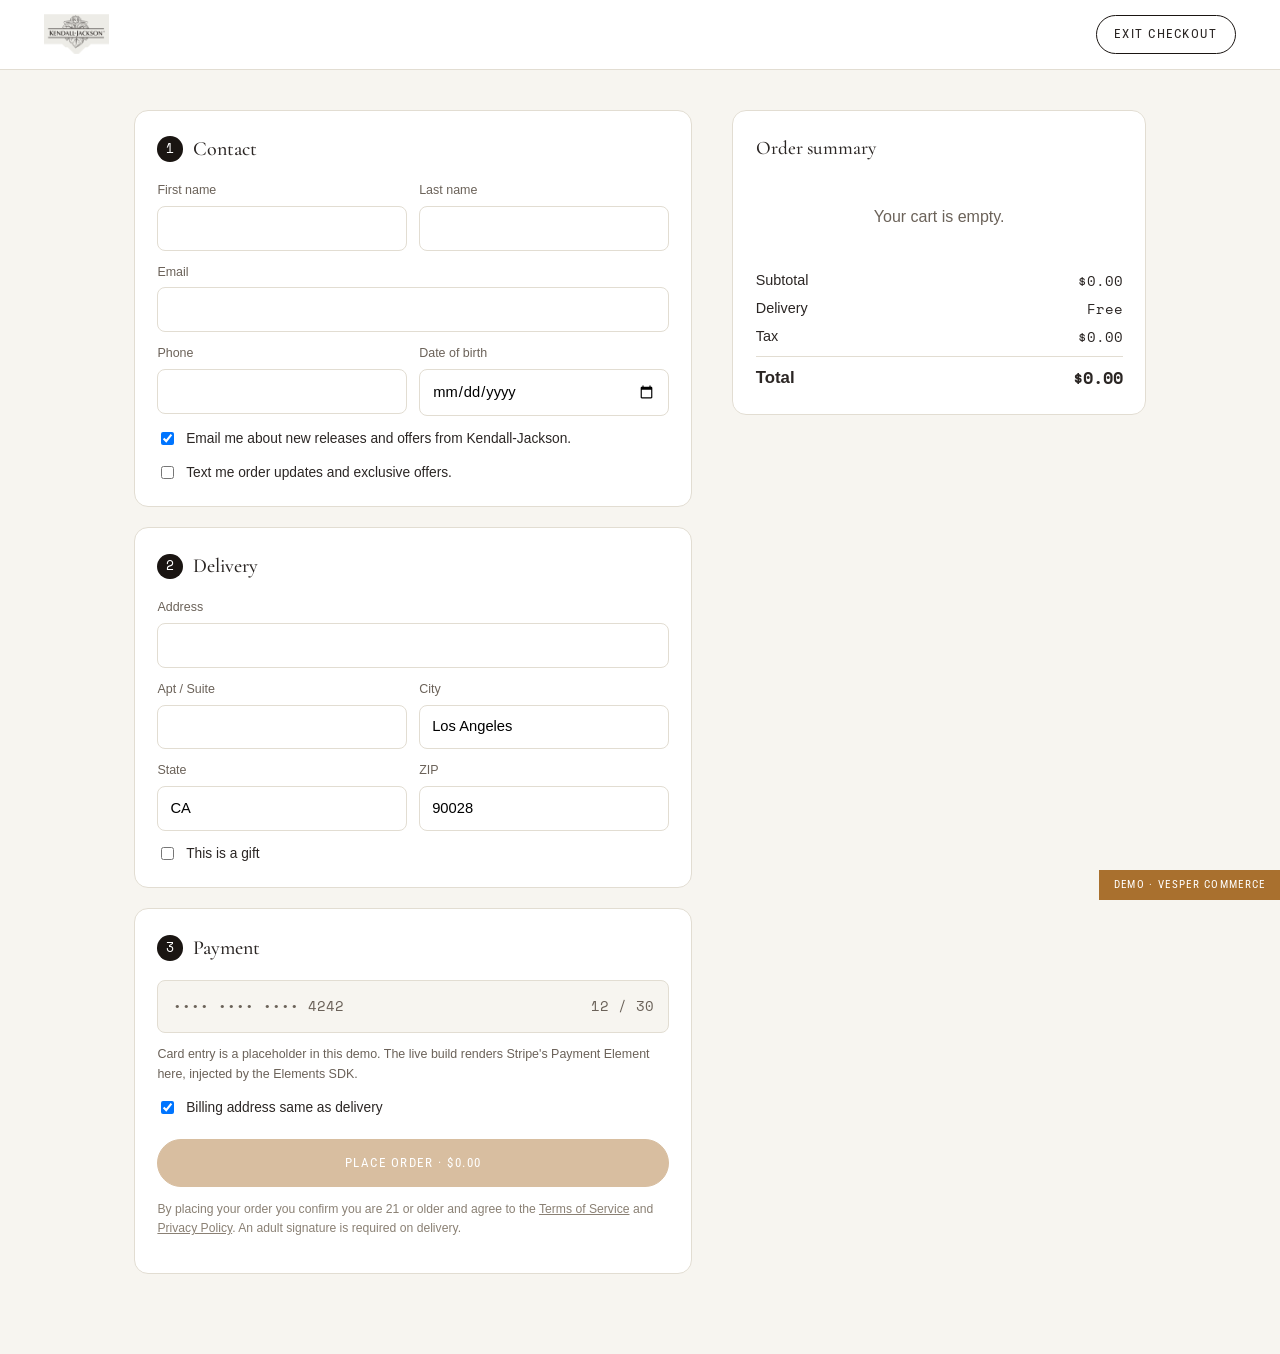
==== checkout.html @ 4b3617bf "Kendall-Jackson x LiquidCommerce Elements sales demo Storefront wired for the real Elements v2 SDK, " ====
<!doctype html>
<html lang="en">
<head>
<meta charset="utf-8">
<meta name="viewport" content="width=device-width,initial-scale=1">
<title>Checkout — Kendall-Jackson</title>
<meta name="robots" content="noindex,nofollow">
<link rel="preconnect" href="https://fonts.googleapis.com">
<link rel="preconnect" href="https://fonts.gstatic.com" crossorigin>
<link rel="stylesheet" href="https://fonts.googleapis.com/css2?family=Cormorant+Garamond:wght@300;400;500;600&family=Roboto+Condensed:wght@400;500;700&family=Space+Mono:wght@400;700&display=swap">
<link rel="stylesheet" href="styles.css">
</head>
<body>

<header>
  <div class="hdr">
    <a href="index.html"><img class="logo" src="assets/logo.png" alt="Kendall-Jackson"></a>
    <div class="hdr-actions" style="margin-left:auto">
      <a class="btn ghost" href="index.html" style="padding:.5rem 1.1rem" data-lce-exit-checkout>Exit checkout</a>
    </div>
  </div>
</header>

<!-- Confirmation view, shown after submit -->
<div id="confirmed" hidden>
  <div class="thanks">
    <h1>Thank you</h1>
    <p style="color:var(--gray)">Your order is confirmed and on its way.</p>
    <p class="num" id="order-num"></p>
    <p style="color:var(--gray);font-size:.9rem" id="order-total"></p>
    <a class="btn" href="index.html" style="margin-top:1.5rem">Continue shopping</a>
  </div>
</div>

<!-- Checkout view -->
<div id="checkout-view">
  <div class="co-wrap">
    <form class="co-main" id="co-form">

      <div class="co-step" data-form="customer">
        <h3><span class="n">1</span> Contact</h3>
        <div class="frm">
          <label>First name <input name="firstName" required></label>
          <label>Last name <input name="lastName" required></label>
          <label class="full">Email <input type="email" name="email" required></label>
          <label>Phone <input type="tel" name="phone"></label>
          <label>Date of birth <input type="date" name="birthDate" required></label>
        </div>
        <label class="chk"><input type="checkbox" id="opt-email" checked>
          <span>Email me about new releases and offers from Kendall-Jackson.</span></label>
        <label class="chk"><input type="checkbox" id="opt-sms">
          <span>Text me order updates and exclusive offers.</span></label>
      </div>

      <div class="co-step">
        <h3><span class="n">2</span> Delivery</h3>
        <div class="frm">
          <label class="full">Address <input name="addressOne" id="ship-addr" required></label>
          <label>Apt / Suite <input name="addressTwo"></label>
          <label>City <input name="city" value="Los Angeles" required></label>
          <label>State <input name="state" value="CA" required></label>
          <label>ZIP <input name="zipCode" value="90028" required></label>
        </div>
        <label class="chk"><input type="checkbox" id="is-gift">
          <span>This is a gift</span></label>
        <div id="gift-fields" hidden data-form="gift" style="margin-top:.75rem">
          <div class="frm">
            <label>Recipient first name <input name="giftFirstName"></label>
            <label>Recipient last name <input name="giftLastName"></label>
            <label class="full">Gift message <input name="message" maxlength="140"></label>
          </div>
        </div>
      </div>

      <div class="co-step" data-form="billing">
        <h3><span class="n">3</span> Payment</h3>
        <div class="card-mock">
          <span>&bull;&bull;&bull;&bull; &bull;&bull;&bull;&bull; &bull;&bull;&bull;&bull; 4242</span>
          <span>12 / 30</span>
        </div>
        <div class="stripe-note">
          Card entry is a placeholder in this demo. The live build renders Stripe's
          Payment Element here, injected by the Elements SDK.
        </div>
        <label class="chk"><input type="checkbox" id="bill-same" checked>
          <span>Billing address same as delivery</span></label>
        <div id="billing-fields" hidden style="margin-top:.75rem">
          <div class="frm">
            <label class="full">Billing address <input name="billAddressOne"></label>
            <label>City <input name="billCity"></label>
            <label>State <input name="billState"></label>
            <label>ZIP <input name="billZip"></label>
          </div>
        </div>
        <button class="btn block gold" id="place-order" type="submit" style="margin-top:1.25rem">Place order</button>
        <p class="legal">By placing your order you confirm you are 21 or older and agree to the
          <a href="#">Terms of Service</a> and <a href="#">Privacy Policy</a>.
          An adult signature is required on delivery.</p>
      </div>
    </form>

    <aside class="co-side" id="co-summary"></aside>
  </div>
</div>

<div class="ribbon">Demo &middot; Vesper Commerce</div>

<script src="elements-config.js"></script>
<script src="app.js"></script>
<script>
(function () {
  var confirmed = new URLSearchParams(location.search).get('confirmed');
  if (!confirmed) return;
  var raw = null;
  try { raw = JSON.parse(sessionStorage.getItem('kj-order')); } catch (e) {}
  document.getElementById('checkout-view').hidden = true;
  document.getElementById('confirmed').hidden = false;
  if (raw) {
    document.getElementById('order-num').textContent = 'Order ' + raw.orderNumber;
    document.getElementById('order-total').textContent = 'Total $' + (raw.total / 100).toFixed(2);
  }
})();
</script>
</body>
</html>
---- styles.css ----
/* Kendall-Jackson x LiquidCommerce Elements demo
   Palette and type carried over from the kendall-jackson-1hr build so the two
   demos read as the same brand.

   IMPORTANT: the .lce-* classes below deliberately mimic what the real Elements
   SDK renders (product element, cart drawer, checkout). When the Elements key is
   provisioned and the SDK takes over, it renders its own components inside a
   closed shadow root and these styles stop applying to them. Keep the
   customTheme JSON in elements-config.js in sync with these values so the
   switchover is visually boring. */

:root {
  --black:      #1a1512;
  --ink:        #2b2624;
  --white:      #ffffff;
  --offwhite:   #ede9e1;   /* kj.com cream, product panel bg */
  --paper:      #f7f5f0;
  --line:       #e2ddd2;
  --line-dark:  #3a332d;
  --gray:       #6b6259;
  --gray-2:     #8a8074;
  --gold:       #a9702e;   /* KJ brass accent */
  --gold-soft:  #f2e7d8;
  --green:      #2f6b4f;
  --red:        #9b2c2c;

  --radius:      14px;
  --radius-pill: 999px;
  --radius-sm:   8px;

  --serif:  "Cormorant Garamond", Georgia, "Times New Roman", serif;
  --sans:   "Roboto Condensed", -apple-system, BlinkMacSystemFont, "Helvetica Neue", Arial, sans-serif;
  --body:   -apple-system, BlinkMacSystemFont, "Helvetica Neue", Helvetica, Arial, sans-serif;
  --mono:   "Space Mono", ui-monospace, SFMono-Regular, monospace;
  --maxw:   1240px;
  --cart-glyph: url("data:image/svg+xml;utf8,<svg xmlns='http://www.w3.org/2000/svg' viewBox='0 0 24 24' fill='none' stroke='black' stroke-width='2' stroke-linecap='round' stroke-linejoin='round'><path d='M6 2 3 6v14a2 2 0 0 0 2 2h14a2 2 0 0 0 2-2V6l-3-4z'/><path d='M3 6h18'/><path d='M16 10a4 4 0 0 1-8 0'/></svg>");
}

* { box-sizing: border-box; }
html { scroll-behavior: smooth; }
body {
  margin: 0;
  background: var(--paper);
  color: var(--ink);
  font-family: var(--body);
  font-size: 16px;
  line-height: 1.6;
  -webkit-font-smoothing: antialiased;
}
img { max-width: 100%; display: block; }
a { color: inherit; }
button { font: inherit; cursor: pointer; }
:focus-visible { outline: 2px solid var(--gold); outline-offset: 2px; }

/* ---------------------------------------------------------------- header */
.announce {
  background: var(--black); color: #e8e2d8; text-align: center;
  font-family: var(--sans); font-size: .74rem; letter-spacing: .14em;
  text-transform: uppercase; padding: .55rem 1rem;
}
header {
  position: sticky; top: 0; z-index: 60;
  background: var(--white); border-bottom: 1px solid var(--line);
}
.hdr {
  max-width: var(--maxw); margin: 0 auto; padding: .9rem 1.5rem;
  display: flex; align-items: center; gap: 1.5rem;
}
.hdr img.logo { height: 40px; width: auto; }
nav.main { display: flex; gap: 1.6rem; margin-left: auto; }
nav.main a {
  font-family: var(--sans); font-size: .8rem; letter-spacing: .1em;
  text-transform: uppercase; text-decoration: none; color: var(--ink);
  padding: .25rem 0; border-bottom: 1px solid transparent;
}
nav.main a:hover, nav.main a[aria-current] { border-bottom-color: var(--gold); }
.hdr-actions { display: flex; align-items: center; gap: .75rem; }

.cart-pill {
  display: inline-flex; align-items: center; gap: .5rem;
  background: var(--black); color: #fff; border: none;
  border-radius: var(--radius-pill); padding: .55rem 1.1rem;
  font-family: var(--sans); font-size: .78rem; letter-spacing: .1em;
  text-transform: uppercase;
}
.cart-pill:hover { background: var(--gold); }
.cart-pill .count {
  background: var(--gold); color: #fff; border-radius: var(--radius-pill);
  min-width: 1.35rem; height: 1.35rem; display: inline-grid; place-items: center;
  font-family: var(--mono); font-size: .7rem; padding: 0 .3rem;
}
.cart-pill .count[hidden] { display: none; }
.burger { display: none; background: none; border: none; font-size: 1.5rem; line-height: 1; }

/* ---------------------------------------------------------------- hero */
.hero { position: relative; background: var(--offwhite); overflow: hidden; }
.hero-inner {
  max-width: var(--maxw); margin: 0 auto;
  padding: 4.5rem 1.5rem; display: grid;
  grid-template-columns: 1fr 1fr; gap: 3rem; align-items: center;
}
.hero h1 {
  font-family: var(--serif); font-weight: 400;
  font-size: clamp(2.6rem, 6vw, 4.2rem); line-height: 1.02;
  margin: 0 0 1rem; letter-spacing: -.01em; text-wrap: balance;
}
.hero p { color: var(--gray); font-size: 1.08rem; margin: 0 0 1.75rem; max-width: 30rem; }
.eyebrow {
  font-family: var(--sans); font-size: .72rem; letter-spacing: .18em;
  text-transform: uppercase; color: var(--gold); margin-bottom: .9rem;
}

.btn {
  display: inline-flex; align-items: center; justify-content: center; gap: .5rem;
  background: var(--black); color: #fff; border: 1px solid var(--black);
  border-radius: var(--radius-pill); padding: .8rem 1.9rem;
  font-family: var(--sans); font-size: .8rem; letter-spacing: .12em;
  text-transform: uppercase; text-decoration: none;
}
.btn:hover { background: var(--gold); border-color: var(--gold); }
.btn.ghost { background: transparent; color: var(--ink); }
.btn.ghost:hover { background: var(--black); color: #fff; border-color: var(--black); }
.btn.gold { background: var(--gold); border-color: var(--gold); }
.btn:disabled { opacity: .45; cursor: not-allowed; }
.btn.block { width: 100%; }

/* ---------------------------------------------------------------- sections */
.band { max-width: var(--maxw); margin: 0 auto; padding: 4.5rem 1.5rem; }
.section-head { text-align: center; margin-bottom: 2.5rem; }
.section-head h2 {
  font-family: var(--serif); font-weight: 400;
  font-size: clamp(1.9rem, 4vw, 2.8rem); margin: 0 0 .5rem;
}
.section-head p { color: var(--gray); margin: 0; }

.grid { display: grid; grid-template-columns: repeat(auto-fill, minmax(220px, 1fr)); gap: 1.5rem; }
.card {
  background: var(--white); border: 1px solid var(--line);
  border-radius: var(--radius); padding: 1.5rem 1.25rem 1.25rem;
  display: flex; flex-direction: column; gap: .6rem; text-align: center;
  text-decoration: none; color: inherit;
}
.card:hover { border-color: var(--gold); }
.card .shot { height: 220px; display: grid; place-items: center; }
.card .shot img { max-height: 220px; width: auto; }
.card h3 { font-family: var(--serif); font-weight: 500; font-size: 1.15rem; margin: 0; line-height: 1.25; min-height: 2.9rem; display: grid; place-items: center; }
.card .varietal {
  font-family: var(--sans); font-size: .68rem; letter-spacing: .14em;
  text-transform: uppercase; color: var(--gold);
}
.card .price { font-family: var(--mono); font-size: .95rem; margin-top: auto; }

/* ---------------------------------------------------------------- ELEMENTS STAND-IN
   Everything below approximates the real Elements product component. */

.lce-host {
  background: var(--white); border: 1px solid var(--line);
  border-radius: var(--radius); overflow: hidden;
}
.lce-note {
  background: var(--gold-soft); border-bottom: 1px solid var(--line);
  padding: .5rem .9rem; font-family: var(--mono); font-size: .68rem;
  color: #6b4a1c; display: flex; align-items: center; gap: .5rem;
}
.lce-product { display: grid; grid-template-columns: minmax(0,1fr) minmax(0,1fr); }
.lce-gallery {
  background: var(--offwhite); padding: 2rem; display: flex;
  flex-direction: column; align-items: center; justify-content: flex-start;
  gap: 1rem; min-width: 0;
}
.lce-gallery .main { height: 420px; display: grid; place-items: center; align-self: stretch; }
.lce-gallery .main img { max-height: 420px; width: auto; }
.lce-thumbs { display: flex; gap: .5rem; }
.lce-thumbs button {
  width: 52px; height: 52px; border: 1px solid var(--line); background: #fff;
  border-radius: var(--radius-sm); display: grid; place-items: center; padding: 4px;
}
.lce-thumbs button[aria-selected="true"] { border-color: var(--gold); }
.lce-thumbs img { max-height: 100%; width: auto; }

.lce-body { padding: 2rem; display: flex; flex-direction: column; gap: 1.15rem; min-width: 0; }
.lce-body h1 { font-family: var(--serif); font-weight: 500; font-size: 1.85rem; margin: 0; line-height: 1.15; }
.lce-brandline {
  font-family: var(--sans); font-size: .7rem; letter-spacing: .16em;
  text-transform: uppercase; color: var(--gold);
}
.lce-price { font-family: var(--mono); font-size: 1.5rem; }
.lce-price .unit { font-family: var(--body); font-size: .82rem; color: var(--gray); margin-left: .4rem; }
.lce-desc { color: var(--gray); font-size: .93rem; margin: 0; }

.lce-field { display: flex; flex-direction: column; gap: .5rem; }
.lce-label {
  font-family: var(--sans); font-size: .7rem; letter-spacing: .14em;
  text-transform: uppercase; color: var(--gray);
}
.lce-chips { display: flex; flex-wrap: wrap; gap: .5rem; }
.lce-chip {
  border: 1px solid var(--line); background: #fff; border-radius: var(--radius-pill);
  padding: .45rem 1rem; font-size: .85rem; color: var(--ink);
}
.lce-chip[aria-checked="true"] { border-color: var(--black); background: var(--black); color: #fff; }
.lce-chip:disabled { opacity: .4; cursor: not-allowed; text-decoration: line-through; }

/* fulfillment tabs: shipping vs onDemand */
.lce-tabs { display: grid; grid-template-columns: 1fr 1fr; border: 1px solid var(--line); border-radius: var(--radius-sm); overflow: hidden; }
.lce-tabs button {
  background: #fff; border: none; padding: .8rem .6rem; text-align: center;
  font-family: var(--sans); font-size: .78rem; letter-spacing: .08em; text-transform: uppercase;
  border-right: 1px solid var(--line);
}
.lce-tabs button:last-child { border-right: none; }
.lce-tabs button[aria-selected="true"] { background: var(--black); color: #fff; }
.lce-tabs .sub { display: block; font-family: var(--body); font-size: .68rem; letter-spacing: 0; text-transform: none; opacity: .75; margin-top: .15rem; }

/* retailer carousel */
.lce-retailers { display: flex; flex-direction: column; gap: .5rem; }
.lce-retailer {
  display: flex; align-items: flex-start; gap: .75rem; width: 100%; text-align: left;
  border: 1px solid var(--line); background: #fff; border-radius: var(--radius-sm); padding: .75rem .9rem;
}
.lce-retailer[aria-checked="true"] { border-color: var(--black); box-shadow: inset 0 0 0 1px var(--black); }
.lce-retailer:disabled { opacity: .5; cursor: not-allowed; }
.lce-retailer .nm { font-weight: 600; font-size: .9rem; }
.lce-retailer .meta { font-size: .78rem; color: var(--gray); }
.lce-retailer .fee { margin-left: auto; font-family: var(--mono); font-size: .8rem; white-space: nowrap; }
.status {
  display: inline-block; font-family: var(--sans); font-size: .62rem; letter-spacing: .1em;
  text-transform: uppercase; padding: .1rem .45rem; border-radius: 3px; margin-left: .4rem;
}
.status.open   { background: #e3f0e9; color: var(--green); }
.status.soon   { background: var(--gold-soft); color: #6b4a1c; }
.status.closed { background: #f2e3e3; color: var(--red); }

/* address gate */
.lce-address {
  border: 1px dashed var(--line); border-radius: var(--radius-sm);
  padding: .9rem; display: flex; flex-direction: column; gap: .6rem; background: var(--paper);
}
.lce-address.set { border-style: solid; border-color: var(--green); background: #f4f9f6; }
.lce-address .row { display: flex; gap: .5rem; }
.lce-address input {
  flex: 1; min-width: 0; border: 1px solid var(--line); border-radius: var(--radius-sm);
  padding: .6rem .75rem; font: inherit; font-size: .9rem; background: #fff;
}
.lce-address .cur { font-size: .85rem; display: flex; align-items: center; gap: .5rem; }
.lce-address .cur strong { font-weight: 600; }
.lce-address .chg { background: none; border: none; text-decoration: underline; font-size: .82rem; color: var(--gray); padding: 0; }

/* engraving */
.lce-engrave { border: 1px solid var(--line); border-radius: var(--radius-sm); padding: .85rem; }
.lce-engrave summary { font-size: .88rem; cursor: pointer; font-weight: 600; }
.lce-engrave input {
  width: 100%; margin-top: .55rem; border: 1px solid var(--line);
  border-radius: var(--radius-sm); padding: .5rem .7rem; font: inherit; font-size: .88rem;
}
.lce-engrave .hint { font-size: .74rem; color: var(--gray-2); margin-top: .3rem; }

/* qty + add */
.lce-buy { display: flex; gap: .75rem; align-items: stretch; }
.qty { display: flex; align-items: center; border: 1px solid var(--line); border-radius: var(--radius-pill); }
.qty button { background: none; border: none; width: 2.4rem; height: 100%; font-size: 1.1rem; color: var(--ink); }
.qty span { font-family: var(--mono); min-width: 2rem; text-align: center; font-size: .95rem; }
.lce-buy .btn { flex: 1; }
.lce-alert { font-size: .84rem; color: var(--red); }

/* ---------------------------------------------------------------- cart drawer */
.scrim {
  position: fixed; inset: 0; background: rgba(26,21,18,.45);
  opacity: 0; pointer-events: none; transition: opacity .25s; z-index: 90;
}
.scrim.on { opacity: 1; pointer-events: auto; }
.drawer {
  position: fixed; top: 0; right: 0; height: 100%; width: min(430px, 100%);
  background: #fff; z-index: 100; display: flex; flex-direction: column;
  transform: translateX(100%); transition: transform .28s ease; box-shadow: -8px 0 40px rgba(0,0,0,.12);
}
.drawer.on { transform: none; }
.drawer header {
  position: static; display: flex; align-items: center; justify-content: space-between;
  padding: 1.1rem 1.25rem; border-bottom: 1px solid var(--line);
}
.drawer header h2 { font-family: var(--serif); font-weight: 500; font-size: 1.3rem; margin: 0; }
.drawer .x { background: none; border: none; font-size: 1.5rem; line-height: 1; color: var(--gray); }
.drawer .items { flex: 1; overflow-y: auto; padding: 1rem 1.25rem; display: flex; flex-direction: column; gap: 1rem; }
.retailer-group { border: 1px solid var(--line); border-radius: var(--radius-sm); overflow: hidden; }
.retailer-group > .rg-head {
  background: var(--paper); padding: .55rem .8rem; font-size: .78rem;
  display: flex; justify-content: space-between; gap: .5rem; border-bottom: 1px solid var(--line);
}
.retailer-group > .rg-head .exp { color: var(--gray); }
.line { display: flex; gap: .8rem; padding: .85rem .8rem; border-bottom: 1px solid var(--line); }
.line:last-child { border-bottom: none; }
.line .thumb { width: 46px; flex: none; display: grid; place-items: center; }
.line .thumb img { max-height: 76px; width: auto; }
.line .info { flex: 1; min-width: 0; display: flex; flex-direction: column; gap: .3rem; }
.line .nm { font-size: .88rem; font-weight: 600; line-height: 1.25; }
.line .sz { font-size: .76rem; color: var(--gray); }
.line .eng { font-size: .74rem; color: var(--gold); font-style: italic; }
.line .foot { display: flex; align-items: center; justify-content: space-between; gap: .5rem; margin-top: .2rem; }
.line .qty { transform: scale(.85); transform-origin: left center; }
.line .amt { font-family: var(--mono); font-size: .88rem; }
.line .rm { background: none; border: none; color: var(--gray-2); font-size: .74rem; text-decoration: underline; padding: 0; }

.minimum { background: #fdf6ec; border: 1px solid #eddcc2; color: #6b4a1c; font-size: .8rem; padding: .55rem .7rem; border-radius: var(--radius-sm); margin: 0 .8rem .8rem; }
.empty { text-align: center; color: var(--gray); padding: 3rem 1rem; }
.drawer .foot { border-top: 1px solid var(--line); padding: 1.1rem 1.25rem; display: flex; flex-direction: column; gap: .75rem; }
.promo { display: flex; gap: .5rem; }
.promo input { flex: 1; min-width: 0; border: 1px solid var(--line); border-radius: var(--radius-sm); padding: .55rem .7rem; font: inherit; font-size: .85rem; }
.promo button { border: 1px solid var(--line); background: #fff; border-radius: var(--radius-sm); padding: .55rem .9rem; font-size: .82rem; }
.totals { display: flex; flex-direction: column; gap: .3rem; font-size: .9rem; }
.totals .r { display: flex; justify-content: space-between; }
.totals .r.big { font-size: 1.05rem; font-weight: 600; border-top: 1px solid var(--line); padding-top: .5rem; margin-top: .2rem; }
.totals .r .v { font-family: var(--mono); }
.totals .r.disc .v { color: var(--green); }

/* ---------------------------------------------------------------- checkout */
.co-wrap { max-width: 1060px; margin: 0 auto; padding: 2.5rem 1.5rem 5rem; display: grid; grid-template-columns: 1.35fr 1fr; gap: 2.5rem; align-items: start; }
.co-main { display: flex; flex-direction: column; gap: 1.25rem; }
.co-step { background: #fff; border: 1px solid var(--line); border-radius: var(--radius); padding: 1.4rem; }
.co-step h3 { font-family: var(--serif); font-weight: 500; font-size: 1.25rem; margin: 0 0 1rem; display: flex; align-items: center; gap: .6rem; }
.co-step h3 .n { width: 1.6rem; height: 1.6rem; border-radius: 50%; background: var(--black); color: #fff; font-family: var(--mono); font-size: .8rem; display: grid; place-items: center; flex: none; }
.frm { display: grid; grid-template-columns: 1fr 1fr; gap: .75rem; }
.frm .full { grid-column: 1 / -1; }
.frm label { display: flex; flex-direction: column; gap: .3rem; font-size: .78rem; color: var(--gray); }
.frm input, .frm select {
  border: 1px solid var(--line); border-radius: var(--radius-sm);
  padding: .6rem .75rem; font: inherit; font-size: .92rem; background: #fff; min-width: 0;
}
.chk { display: flex; align-items: flex-start; gap: .55rem; font-size: .86rem; margin-top: .75rem; }
.chk input { margin-top: .25rem; }
.co-side { background: #fff; border: 1px solid var(--line); border-radius: var(--radius); padding: 1.4rem; position: sticky; top: 92px; }
.co-side h3 { font-family: var(--serif); font-weight: 500; font-size: 1.2rem; margin: 0 0 1rem; }
.stripe-note { display: flex; align-items: center; gap: .5rem; font-size: .78rem; color: var(--gray); margin-top: .75rem; }
.card-mock { border: 1px solid var(--line); border-radius: var(--radius-sm); padding: .9rem; background: var(--paper); font-family: var(--mono); font-size: .88rem; color: var(--gray); display: flex; justify-content: space-between; }
.legal { font-size: .76rem; color: var(--gray-2); margin-top: .8rem; }

.thanks { max-width: 560px; margin: 0 auto; padding: 5rem 1.5rem; text-align: center; }
.thanks h1 { font-family: var(--serif); font-weight: 400; font-size: 2.6rem; margin: 0 0 .5rem; }
.thanks .num { font-family: var(--mono); font-size: 1.05rem; color: var(--gold); }

/* ---------------------------------------------------------------- footer */
footer.site { background: var(--black); color: #cfc7ba; margin-top: 4rem; }
.ft { max-width: var(--maxw); margin: 0 auto; padding: 3rem 1.5rem; display: grid; grid-template-columns: 2fr 1fr 1fr 1fr; gap: 2rem; }
.ft h4 { font-family: var(--sans); font-size: .72rem; letter-spacing: .16em; text-transform: uppercase; color: #fff; margin: 0 0 .8rem; }
.ft ul { list-style: none; margin: 0; padding: 0; display: flex; flex-direction: column; gap: .45rem; font-size: .88rem; }
.ft a { text-decoration: none; }
.ft a:hover { color: var(--gold); }
.ft .legal-row { border-top: 1px solid var(--line-dark); padding: 1.25rem 1.5rem; text-align: center; font-size: .76rem; color: #8a8074; }

.ribbon {
  position: fixed; right: 0; bottom: 0; z-index: 120; background: var(--gold); color: #fff;
  font-family: var(--sans); font-size: .68rem; letter-spacing: .12em; text-transform: uppercase;
  padding: .4rem .9rem;
}

/* ---------------------------------------------------------------- responsive */
@media (max-width: 900px) {
  .hero-inner { grid-template-columns: 1fr; gap: 2rem; }
  .lce-product { grid-template-columns: 1fr; }
  .lce-gallery .main { height: 300px; }
  .lce-gallery .main img { max-height: 300px; }
  .co-wrap { grid-template-columns: 1fr; }
  .co-side { position: static; }
  .ft { grid-template-columns: 1fr 1fr; }
}
@media (max-width: 620px) {
  .hdr { padding: .7rem 1rem; gap: .75rem; }
  .hdr img.logo { height: 32px; }
  nav.main { display: none; }
  nav.main.open {
    display: flex; flex-direction: column; position: absolute; top: 100%; left: 0; right: 0;
    background: #fff; border-bottom: 1px solid var(--line); padding: 1rem 1.5rem; gap: .9rem; margin: 0;
  }
  .burger { display: block; margin-left: auto; }
  .hdr-actions { margin-left: 0; }
  .cart-pill { padding: .5rem .85rem; }
  .cart-pill .lbl { display: none; }
  /* label is hidden at this width, so give the pill a glyph or it reads as blank */
  .cart-pill::before {
    content: ""; width: 1rem; height: 1rem; flex: none;
    background: currentColor;
    -webkit-mask: var(--cart-glyph) center/contain no-repeat;
            mask: var(--cart-glyph) center/contain no-repeat;
  }
  section.band { padding: 3rem 1rem; }
  .hero-inner { padding: 3rem 1rem; }
  .lce-body, .lce-gallery { padding: 1.25rem; }
  .frm { grid-template-columns: 1fr; }
  .ft { grid-template-columns: 1fr; }
  .lce-buy { flex-wrap: wrap; }
  .lce-buy .btn { flex: 1 1 100%; }
}
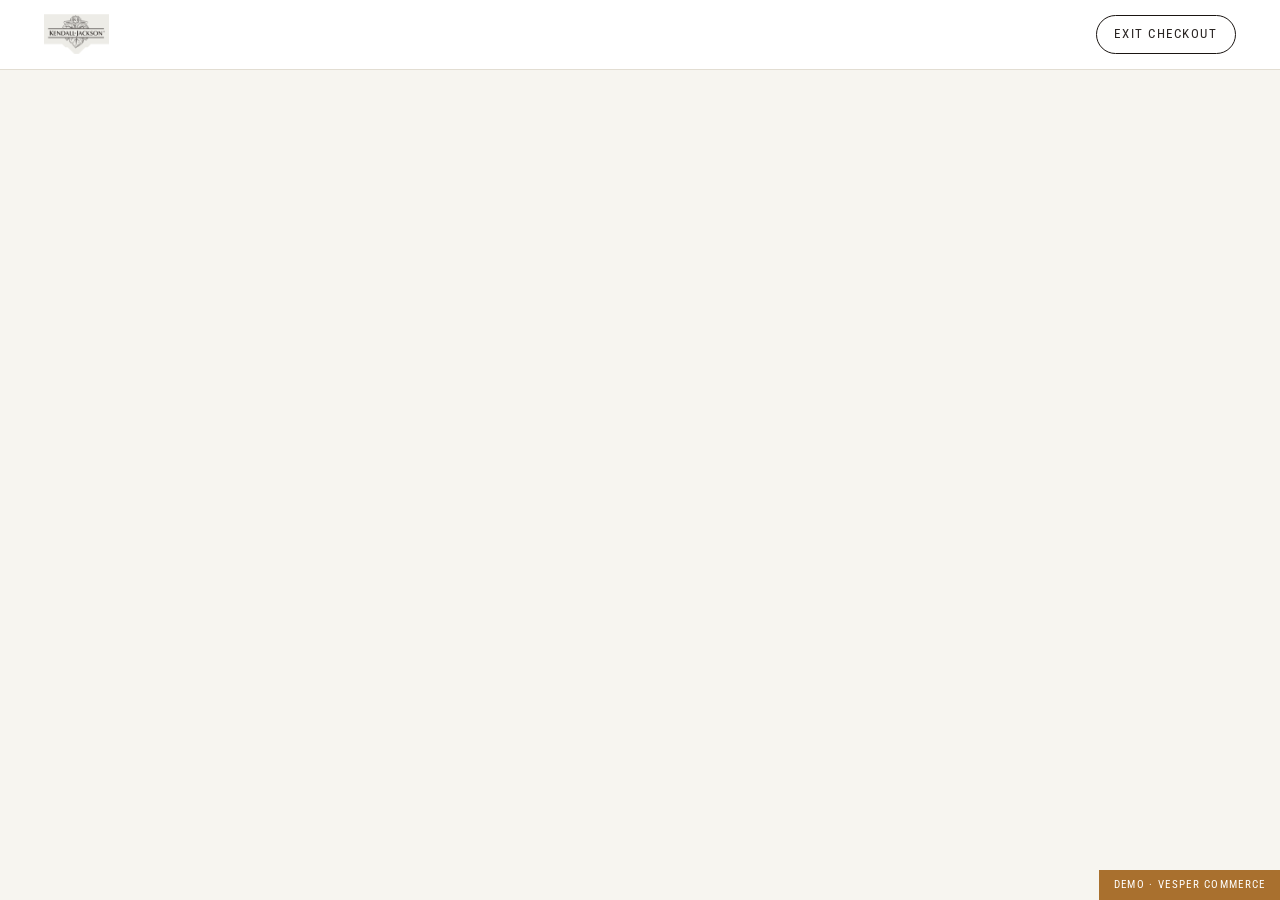
==== commit 0c5a0854: "Switch on the real LiquidCommerce Elements SDK The two-week 403 was a wrong-key problem, not an outa" ====
--- a/checkout.html
+++ b/checkout.html
@@ -31,6 +31,10 @@
     <a class="btn" href="index.html" style="margin-top:1.5rem">Continue shopping</a>
   </div>
 </div>
+
+<!-- Real Elements checkout renders here; #checkout-view below is the retired
+     stand-in and stays hidden while ELEMENTS.enabled is true. -->
+<div data-lce-checkout></div>
 
 <!-- Checkout view -->
 <div id="checkout-view">
